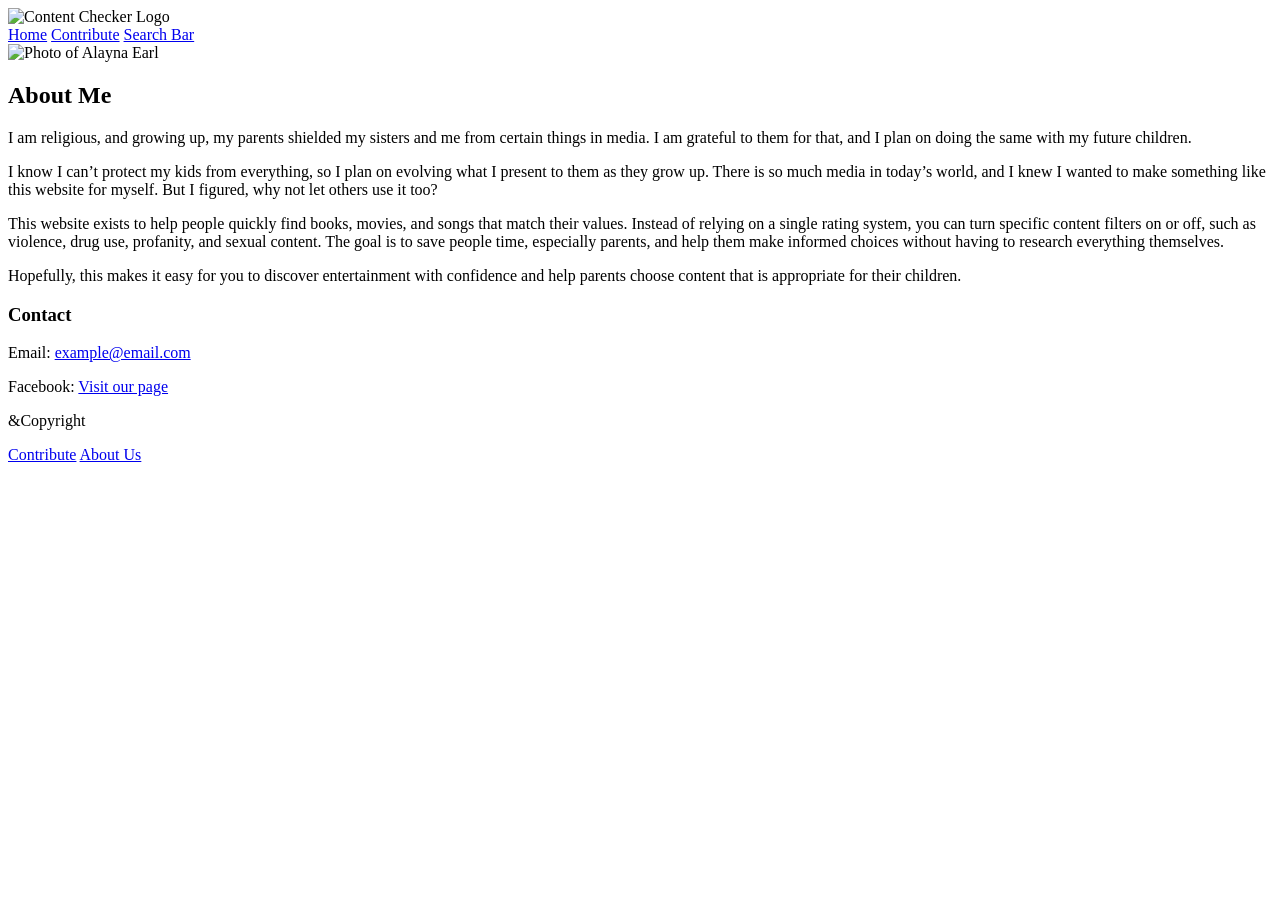
==== about us.html @ 6ed43668 "I wrote the index.html, about us html, contribute.." ====
<!DOCTYPE html>
<html lang="en">
<head>
    <meta charset="UTF-8">
    <title>Content Checker | About Us</title>
    <link href="https://fonts.googleapis.com/css2?family=Rubik:wght@400;600&family=Nunito:wght@300;400;600&display=swap" rel="stylesheet">
    <link rel="stylesheet" href="styles.css">
</head>

<body>

<header>
    <div class="logo-nav">
        <img src="images/Earl Logo.png" alt="Content Checker Logo" class="logo">
        <nav>
            <a href="index.html">Home</a>
            <a href="contribute.html">Contribute</a>
            <a href="search bar">Search Bar</a>
        </nav>
    </div>
</header>

<main>

<section class="about-section">

    <div class="about-photo">
        <img src="images/alayna-photo.jpg" alt="Photo of Alayna Earl">
    </div>

    <div class="about-text">
        <h1>About Me</h1>

        <p>I am religious, and growing up, my parents shielded my sisters and me from certain things in media. I am grateful to them for that, and I plan on doing the same with my future children.</p>

        <p>I know I can’t protect my kids from everything, so I plan on evolving what I present to them as they grow up. There is so much media in today’s world, and I knew I wanted to make something like this website for myself. But I figured, why not let others use it too?</p>

        <p>This website exists to help people quickly find books, movies, and songs that match their values. Instead of relying on a single rating system, you can turn specific content filters on or off, such as violence, drug use, profanity, and sexual content. The goal is to save people time, especially parents, and help them make informed choices without having to research everything themselves.</p>

        <p>Hopefully, this makes it easy for you to discover entertainment with confidence and help parents choose content that is appropriate for their children.</p>

        <h3>Contact</h3>
        <p>Email: <a href="mailto:example@email.com">example@email.com</a></p>
        <p>Facebook: <a href="#">Visit our page</a></p>
    </div>

</section>

</main>

<footer>
    <p>&Copyright</p>
    <a href="contribute.html">Contribute</a>
    <a href="about us.html">About Us</a>
</footer>

</body>
</html>
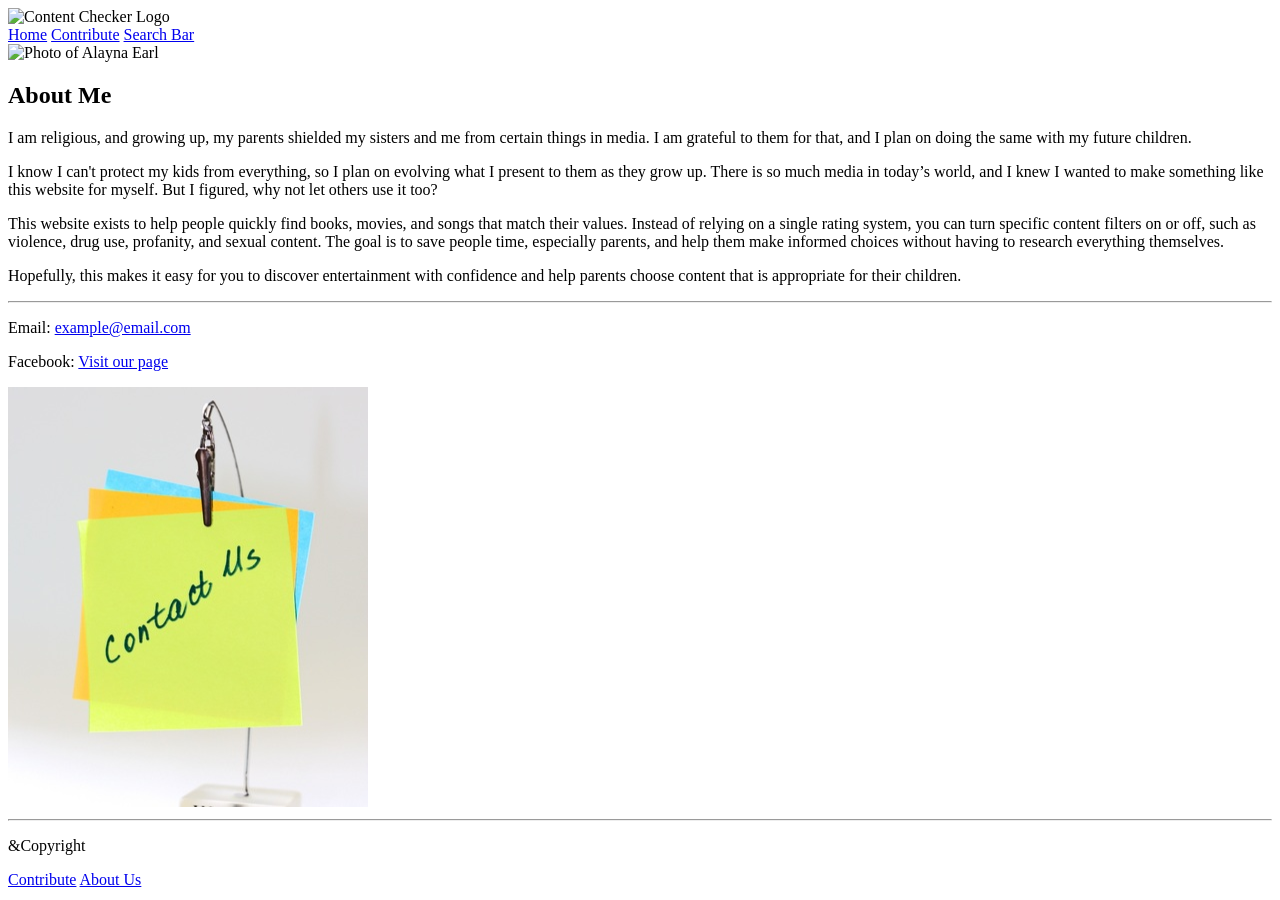
==== commit 4f1dc57f: "I added images in carpet Images, and made some changes in the HTML codes" ====
--- a/about us.html
+++ b/about us.html
@@ -25,7 +25,7 @@
 <section class="about-section">
 
     <div class="about-photo">
-        <img src="images/alayna-photo.jpg" alt="Photo of Alayna Earl">
+        <img src="images/personal-photo (1).png" alt="Photo of Alayna Earl">
     </div>
 
     <div class="about-text">
@@ -33,21 +33,22 @@
 
         <p>I am religious, and growing up, my parents shielded my sisters and me from certain things in media. I am grateful to them for that, and I plan on doing the same with my future children.</p>
 
-        <p>I know I can’t protect my kids from everything, so I plan on evolving what I present to them as they grow up. There is so much media in today’s world, and I knew I wanted to make something like this website for myself. But I figured, why not let others use it too?</p>
+        <p>I know I can't protect my kids from everything, so I plan on evolving what I present to them as they grow up. There is so much media in today’s world, and I knew I wanted to make something like this website for myself. But I figured, why not let others use it too?</p>
 
         <p>This website exists to help people quickly find books, movies, and songs that match their values. Instead of relying on a single rating system, you can turn specific content filters on or off, such as violence, drug use, profanity, and sexual content. The goal is to save people time, especially parents, and help them make informed choices without having to research everything themselves.</p>
 
         <p>Hopefully, this makes it easy for you to discover entertainment with confidence and help parents choose content that is appropriate for their children.</p>
+    </div>
+    <hr>
 
-        <h3>Contact</h3>
         <p>Email: <a href="mailto:example@email.com">example@email.com</a></p>
         <p>Facebook: <a href="#">Visit our page</a></p>
-    </div>
+        <img src="Images/contact-us.PNG" alt="Contac us">
 
 </section>
 
 </main>
-
+<hr>
 <footer>
     <p>&Copyright</p>
     <a href="contribute.html">Contribute</a>
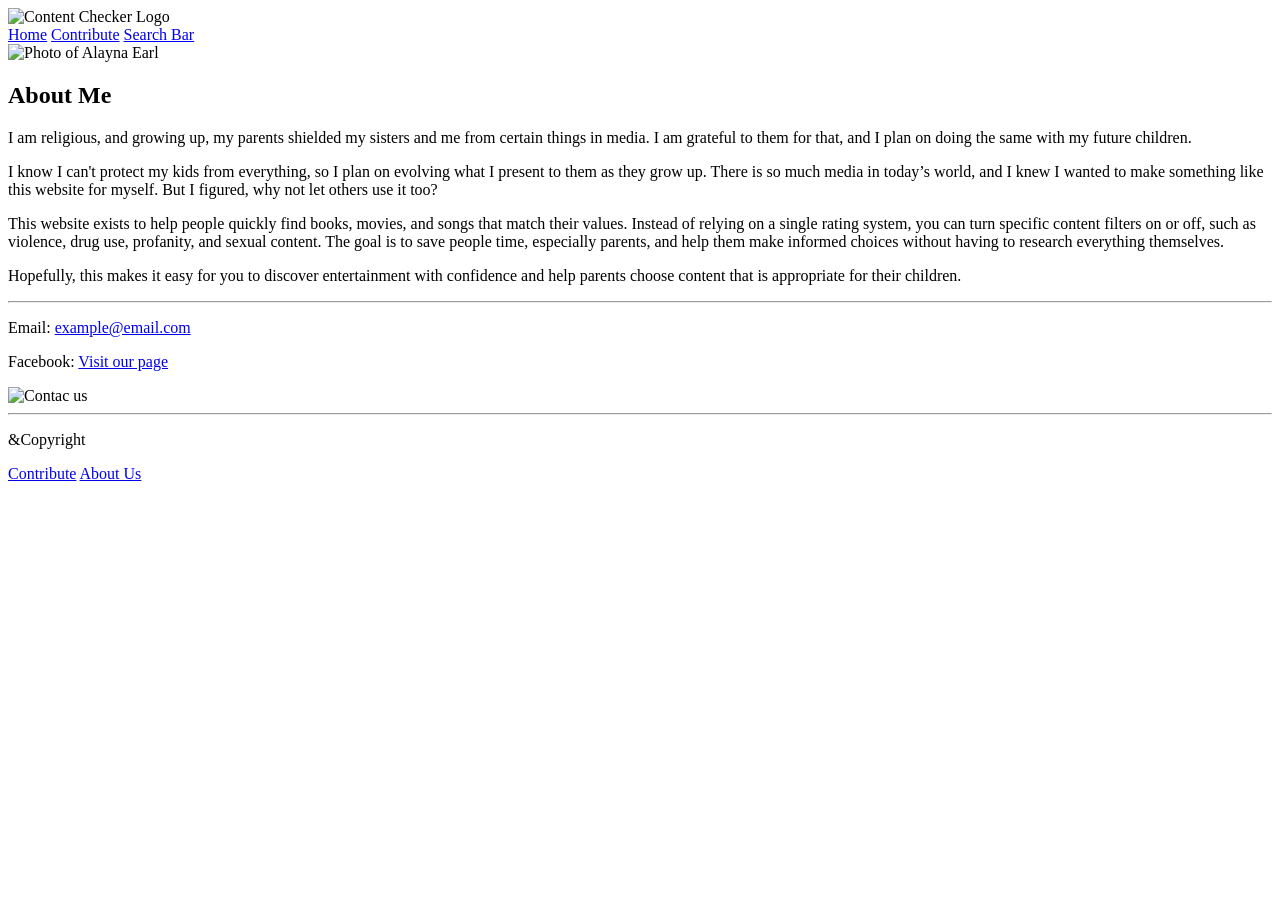
==== commit 858a0c8e: "I changed the name of the carpet Images to images" ====
--- a/about us.html
+++ b/about us.html
@@ -43,7 +43,7 @@
 
         <p>Email: <a href="mailto:example@email.com">example@email.com</a></p>
         <p>Facebook: <a href="#">Visit our page</a></p>
-        <img src="Images/contact-us.PNG" alt="Contac us">
+        <img src="images/contact-us.PNG" alt="Contac us">
 
 </section>
 
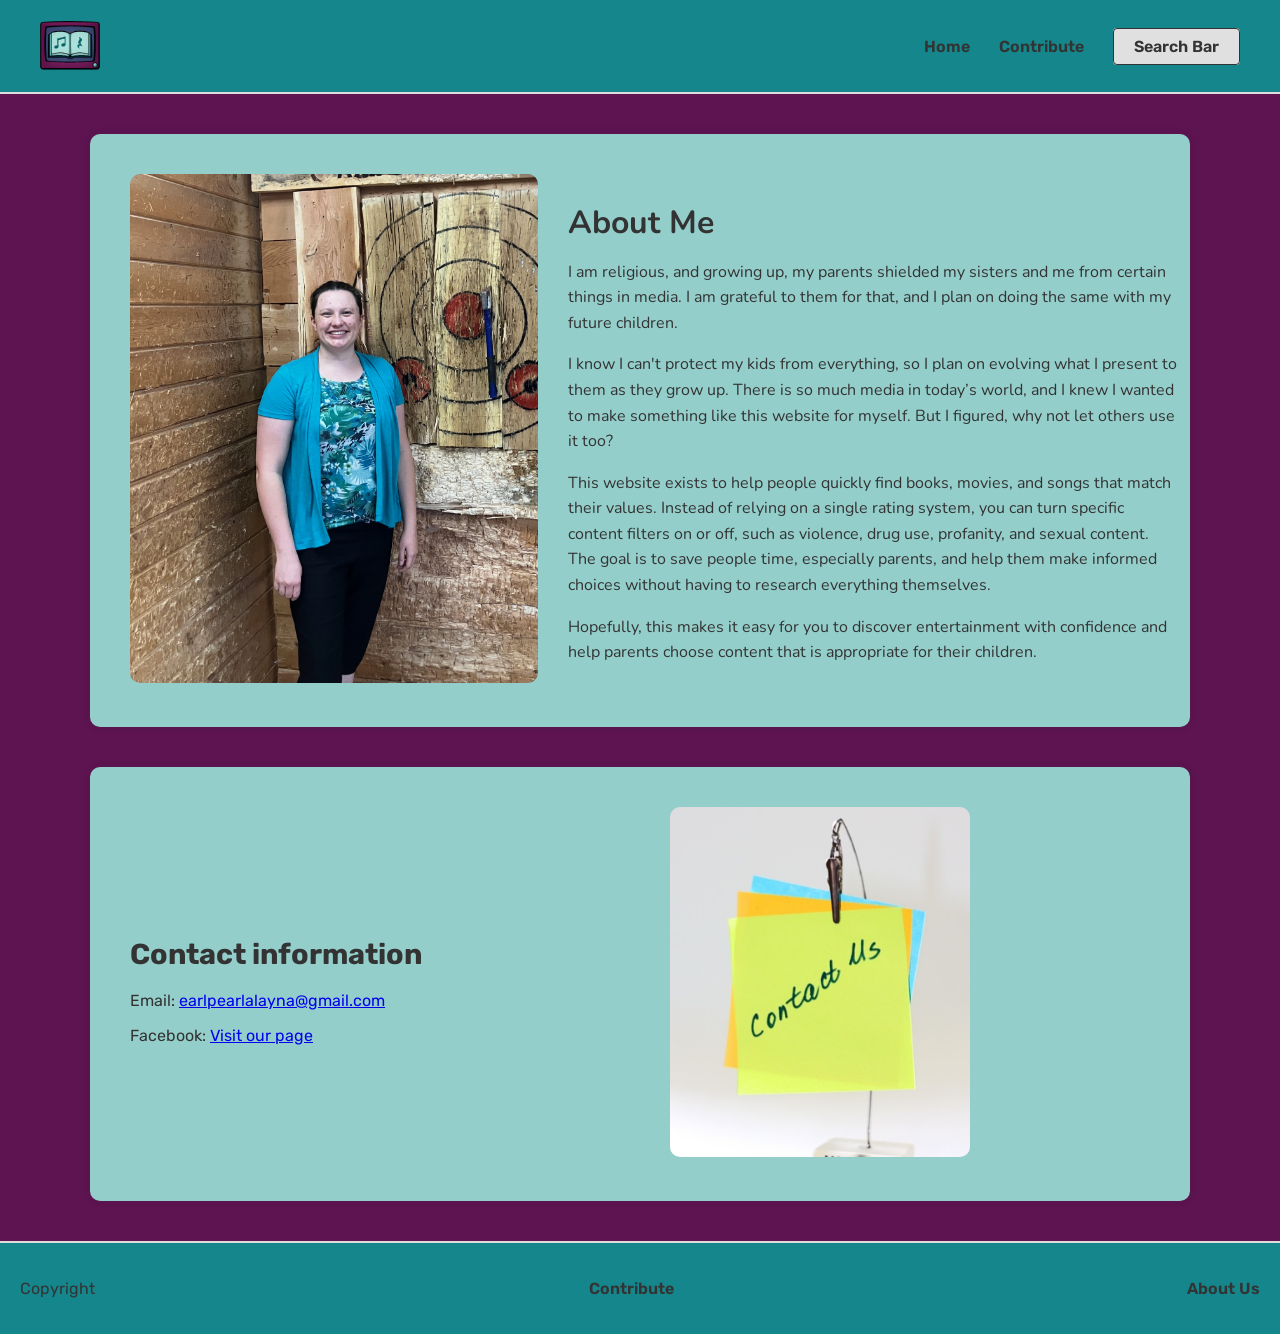
==== commit 7afb490d: "I made some changes in the html, I added other image of the logo,  and I completed de css codes of e" ====
--- a/about us.html
+++ b/about us.html
@@ -4,14 +4,14 @@
     <meta charset="UTF-8">
     <title>Content Checker | About Us</title>
     <link href="https://fonts.googleapis.com/css2?family=Rubik:wght@400;600&family=Nunito:wght@300;400;600&display=swap" rel="stylesheet">
-    <link rel="stylesheet" href="styles.css">
+    <link rel="stylesheet" href="about us.css">
 </head>
 
 <body>
 
 <header>
     <div class="logo-nav">
-        <img src="images/Earl Logo.png" alt="Content Checker Logo" class="logo">
+        <img src="images/image t.png" alt="Content Checker Logo" class="logo">
         <nav>
             <a href="index.html">Home</a>
             <a href="contribute.html">Contribute</a>
@@ -39,18 +39,24 @@
 
         <p>Hopefully, this makes it easy for you to discover entertainment with confidence and help parents choose content that is appropriate for their children.</p>
     </div>
-    <hr>
+</section>
 
-        <p>Email: <a href="mailto:example@email.com">example@email.com</a></p>
+<section class="contact-section">
+    <div class="contact-text">
+        <h1>Contact information</h1>
+        <p>Email: <a href="mailto:earlpearlalayna@gmail.com">earlpearlalayna@gmail.com</a></p>
         <p>Facebook: <a href="#">Visit our page</a></p>
+    </div>
+    <div class="contact-photo">
         <img src="images/contact-us.PNG" alt="Contac us">
+    </div>
 
 </section>
 
 </main>
-<hr>
+
 <footer>
-    <p>&Copyright</p>
+    <p>Copyright</p>
     <a href="contribute.html">Contribute</a>
     <a href="about us.html">About Us</a>
 </footer>
--- a/about us.css
+++ b/about us.css
@@ -0,0 +1,165 @@
+@import url('https://fonts.googleapis.com/css2?family=Rubik:ital,wght@0,300..900;1,300..900&display=swap');
+@import url('https://fonts.googleapis.com/css2?family=Nunito:ital,wght@0,200..1000;1,200..1000&display=swap');
+
+body {
+    margin: 0;
+    padding: 0;
+    font-family: 'Rubik', sans-serif;
+    background-color: #5D1451;
+    color: #333;
+}
+
+main {
+    width: 90%;
+    max-width: 1100px;
+    margin: 0 auto;
+}
+
+header {
+    background-color: #14868C;
+    padding: 16px 40px;
+    border-bottom: 2px solid #ddd;
+}
+
+.logo-nav {
+    display: flex;
+    justify-content: space-between;
+    align-items: center;
+}
+
+.logo {
+    height: 60px;
+}
+
+nav a {
+    margin-left: 25px;
+    text-decoration: none;
+    font-weight: 600;
+    color: #333;
+}
+
+nav a[href="search bar"] {
+    border: 1px solid #333;
+    border-radius: 4px;
+    background-color: #e0e0e0;
+    padding: 8px 20px;
+}
+
+nav a:hover {
+    color: #0077cc;
+}
+
+.about-section {
+    background-color: #94CECA;
+    padding: 40px;
+    margin-top: 40px;
+    border-radius: 10px;
+    box-shadow: 0 0 10px rgba(0,0,0,0.1);
+}
+
+.about-section {
+    display: grid;
+    grid-template-columns: 40% 60%;
+    grid-gap: 30px;
+    align-items: start;
+}
+
+.about-photo img {
+    width: 100%;
+    border-radius: 10px;
+}
+
+.about-text h1 {
+    font-size: 2rem;
+    margin-bottom: 15px;
+    font-family: "Nunito", sans-serif;
+}
+
+.about-text p {
+    line-height: 1.6;
+    margin-bottom: 15px;
+    font-family: "Nunito", sans-serif;
+}
+
+.about-section hr {
+    grid-column: 1 / 3;
+    margin: 40px 0 20px;
+    border: none;
+    border-top: 2px solid #ddd;
+}
+
+.about-section p a {
+    color: #0077cc;
+    text-decoration: none;
+}
+
+.about-section p a:hover {
+    text-decoration: underline;
+}
+
+.about-section img[alt="Contac us"] {
+    width: 100%;
+    max-width: 300px;
+    margin-top: 20px;
+    grid-column: 2;
+    justify-self: end;
+}
+
+.contact-section {
+    background-color: #94CECA;
+    padding: 40px;
+    margin-top: 40px;
+    border-radius: 10px;
+    box-shadow: 0 0 10px rgba(0,0,0,0.1);
+
+    display: grid;
+    grid-template-columns: 50% 50%;
+    gap: 30px;
+    align-items: center;
+}
+
+.contact-text h1 {
+    font-size: 1.8rem;
+    margin-bottom: 20px;
+}
+
+.contact-text p {
+    margin-bottom: 10px;
+    font-size: 1rem;
+}
+
+.contact-photo img {
+    width: 100%;
+    max-width: 300px;
+    border-radius: 10px;
+    justify-self: end;
+}
+
+
+footer {
+    margin-top: 40px;
+    padding: 20px 0;
+    background-color: #14868C;
+    border-top: 2px solid #ddd;
+    display: flex;
+    justify-content: space-between;
+    align-items: center;
+    font-family: 'Rubik', sans-serif;
+}
+
+footer p {
+    margin-left: 20px;
+    font-family: 'Rubik', sans-serif;
+}
+
+footer a {
+    margin-right: 20px;
+    text-decoration: none;
+    font-weight: 600;
+    color: #333;
+    font-family: 'Rubik', sans-serif;
+}
+
+footer a:hover {
+    color: #0077cc;
+}
